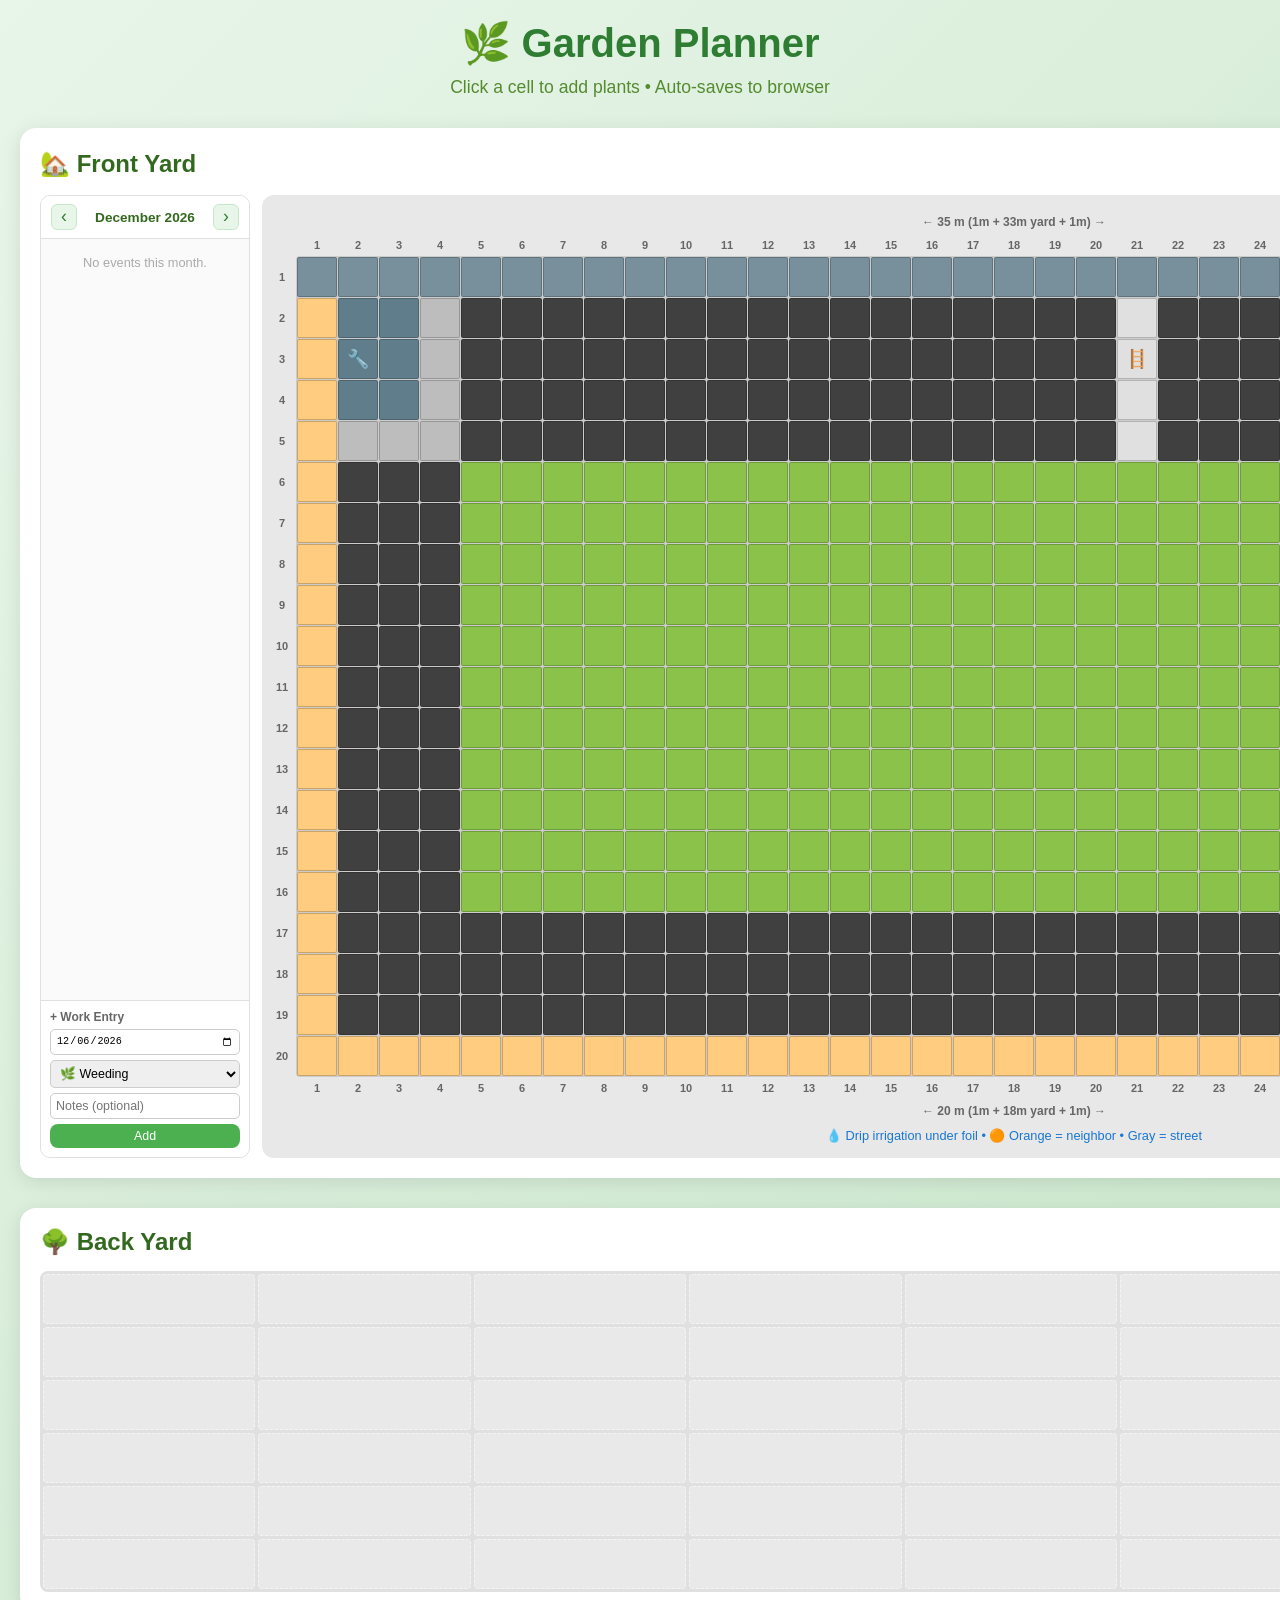
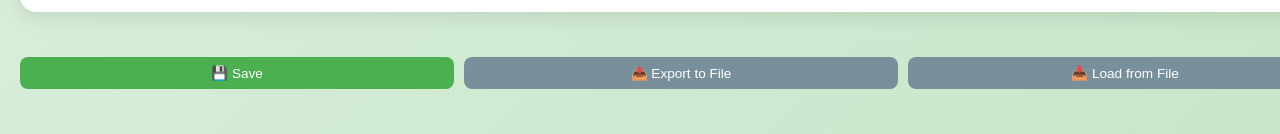
==== index.html @ e5a07177 "feat: add initial garden planner functionality with plant palette, grid layout, and calendar integra" ====
<!DOCTYPE html>
<html lang="en">
<head>
    <meta charset="UTF-8">
    <meta name="viewport" content="width=device-width, initial-scale=1.0">
    <title>🌿 Garden Planner</title>
    <link rel="stylesheet" href="index.css">
</head>
<body>
    <div class="container">
        <header>
            <h1>🌿 Garden Planner</h1>
            <p class="subtitle">Click a cell to add plants • Auto-saves to browser</p>
        </header>

        <div class="main-content">
            <div class="yards-container">
                <!-- Multi-select action bar -->
                <div class="multiselect-bar" id="multiselect-bar" style="display:none;">
                    <span id="multiselect-count"></span>
                    <button class="btn" onclick="mergeSelectedCells()">⊞ Remove Division</button>
                    <button class="btn" onclick="clearSelectedPlants()">🗑️ Clear Plants</button>
                    <button class="btn btn-secondary" onclick="clearSelection()">✕ Deselect All</button>
                </div>

                <!-- Front Yard - Realistic Layout -->
                <div class="yard" id="yard1">
                    <div class="yard-header">
                        <h2>🏡 Front Yard</h2>
                        <div class="yard-info">
                            📷 Photos 1-7 • 💧 Drip irrigation under foil
                        </div>
                    </div>

                    <div class="front-yard-with-calendar">
                        <!-- Calendar list panel -->
                        <div class="calendar-list-panel">
                            <div class="calendar-nav">
                                <button class="cal-nav-btn" onclick="prevMonth()">‹</button>
                                <span id="calendar-title"></span>
                                <button class="cal-nav-btn" onclick="nextMonth()">›</button>
                            </div>
                            <div id="calendar-list"></div>
                            <div class="add-work-inline">
                                <strong>+ Work Entry</strong>
                                <input type="date" id="work-date-input">
                                <select id="work-type-select">
                                    <option value="weeding">🌿 Weeding</option>
                                    <option value="watering">💧 Watering</option>
                                    <option value="pruning">✂️ Pruning</option>
                                    <option value="fertilizing">🌱 Fertilizing</option>
                                    <option value="harvesting">🧺 Harvesting</option>
                                    <option value="planting">🌱 Planting</option>
                                    <option value="other">🔧 Other</option>
                                </select>
                                <input type="text" id="work-notes-input" placeholder="Notes (optional)">
                                <button class="btn" onclick="addWorkEntryFromPanel()">Add</button>
                            </div>
                        </div>

                        <!-- Front yard grid -->
                        <div class="front-yard-layout">
                            <div class="paste-bar" id="paste-bar" style="display:none;">
                                <span id="paste-info"></span>
                                <button class="btn btn-secondary" onclick="cancelCopy()" style="width:auto; padding: 4px 10px; font-size:0.8em;">✕ Cancel</button>
                            </div>
                            <div class="dimension-label">← 35 m (1m + 33m yard + 1m) →</div>
                            <div class="grid-with-labels">
                                <div class="col-labels" id="col-labels-top"></div>
                                <div class="grid-row-container">
                                    <div class="row-labels" id="row-labels-left"></div>
                                    <div class="unified-grid" id="front-yard-grid"></div>
                                    <div class="row-labels" id="row-labels-right"></div>
                                </div>
                                <div class="col-labels" id="col-labels-bottom"></div>
                            </div>
                            <div class="dimension-label" style="margin-top: 5px;">← 20 m (1m + 18m yard + 1m) →</div>
                            <div class="irrigation-note" style="text-align: center; margin-top: 10px; font-size: 0.8em; color: #1976d2;">
                                💧 Drip irrigation under foil • 🟠 Orange = neighbor • Gray = street
                            </div>
                        </div>
                    </div>
                </div>

                <!-- Back Yard -->
                <div class="yard" id="yard2">
                    <div class="yard-header">
                        <h2>🌳 Back Yard</h2>
                        <div class="simple-grid-controls">
                            <label>Cols:</label>
                            <input type="number" id="yard2-cols" value="8" min="2" max="12" onchange="updateSimpleGrid('yard2')">
                            <label>Rows:</label>
                            <input type="number" id="yard2-rows" value="6" min="2" max="10" onchange="updateSimpleGrid('yard2')">
                        </div>
                    </div>
                    <div class="garden-grid" id="yard2-grid"></div>
                </div>

                <!-- Actions -->
                <div class="actions-bar">
                    <button class="btn" onclick="saveData()">💾 Save</button>
                    <button class="btn btn-secondary" onclick="exportData()">📤 Export to File</button>
                    <button class="btn btn-secondary" onclick="document.getElementById('import-file').click()">📥 Load from File</button>
                    <input type="file" id="import-file" accept=".json" style="display: none;" onchange="importData(event)">
                    <button class="btn btn-secondary" onclick="clearAll()">🗑️ Clear All</button>
                </div>
            </div>

            <div class="sidebar">
                <!-- Mode & Zone Palette -->
                <div class="panel">
                    <h3>🎨 Zone Colors</h3>
                    <div class="mode-indicator" id="mode-indicator">🌱 Plant Mode</div>
                    <p style="font-size: 0.7em; color: #666; margin-bottom: 8px;">Click zone to paint cells, or select plant below</p>
                    <div class="zone-palette">
                        <div class="zone-btn grass" onclick="selectZone('grass')">🌿 Grass</div>
                        <div class="zone-btn foil" onclick="selectZone('foil')">⬛ Foil</div>
                        <div class="zone-btn gravel" onclick="selectZone('gravel')">⚪ Gravel</div>
                        <div class="zone-btn path" onclick="selectZone('path')">🟤 Path</div>
                        <div class="zone-btn patio" onclick="selectZone('patio')">⬜ Patio</div>
                        <div class="zone-btn flowerbed" onclick="selectZone('flowerbed')">🌸 Flowerbed</div>
                        <div class="zone-btn water" onclick="selectZone('water')">💧 Water</div>
                        <div class="zone-btn greenhouse" onclick="selectZone('veggie-palace')">🥬 Veggie P.</div>
                        <div class="zone-btn shed" onclick="selectZone('toolshed')">🔧 Shed</div>
                        <div class="zone-btn street" onclick="selectZone('street')">🛤️ Street</div>
                        <div class="zone-btn neighbor" onclick="selectZone('neighbor')">🏘️ Neighbor</div>
                        <div class="zone-btn disabled" onclick="selectZone('disabled')">🚫 Disabled</div>
                    </div>
                    <button class="btn btn-secondary" onclick="clearZoneSelection()" style="font-size: 0.8em;">✖ Clear Selection (Plant Mode)</button>
                </div>

                <!-- Plant Palette -->
                <div class="panel">
                    <h3>🌱 Plant Palette</h3>
                    <p style="font-size: 0.75em; color: #666; margin-bottom: 8px;">Click to select, then click a cell</p>
                    <div class="plant-palette" id="palette"></div>

                    <div class="custom-plant">
                        <input type="text" id="custom-emoji" placeholder="Emoji (e.g. 🌻)">
                        <input type="text" id="custom-name" placeholder="Plant name">
                        <select id="custom-type">
                            <option value="flower">🌸 Flower</option>
                            <option value="tree">🌳 Tree</option>
                            <option value="shrub">🌿 Shrub</option>
                            <option value="vegetable">🥕 Vegetable</option>
                            <option value="herb">🌿 Herb</option>
                            <option value="grass">🌾 Grass</option>
                            <option value="structure">🏠 Structure</option>
                        </select>
                        <button class="btn" onclick="addCustomPlant()">Add Custom</button>
                    </div>
                </div>

                <!-- Legend -->
                <div class="panel">
                    <h3>📋 Legend</h3>
                    <p style="font-size: 0.65em; color: #888; margin-bottom: 5px;">Zone Colors:</p>
                    <div class="legend" style="margin-bottom: 8px;">
                        <div class="legend-item"><div class="legend-color" style="background:#8bc34a"></div>Grass</div>
                        <div class="legend-item"><div class="legend-color" style="background:#404040"></div>Foil</div>
                        <div class="legend-item"><div class="legend-color" style="background:#bdbdbd"></div>Gravel</div>
                        <div class="legend-item"><div class="legend-color" style="background:#a1887f"></div>Path</div>
                        <div class="legend-item"><div class="legend-color" style="background:#4fc3f7"></div>Water</div>
                    </div>
                    <p style="font-size: 0.65em; color: #888; margin-bottom: 5px;">Plant Types:</p>
                    <div class="legend">
                        <div class="legend-item"><div class="legend-color" style="background:#e91e63"></div>Flower</div>
                        <div class="legend-item"><div class="legend-color" style="background:#4caf50"></div>Tree</div>
                        <div class="legend-item"><div class="legend-color" style="background:#8bc34a"></div>Shrub</div>
                        <div class="legend-item"><div class="legend-color" style="background:#ff9800"></div>Vegetable</div>
                        <div class="legend-item"><div class="legend-color" style="background:#9c27b0"></div>Herb</div>
                    </div>
                </div>

                <!-- Stats -->
                <div class="panel">
                    <h3>📊 Statistics</h3>
                    <div class="stats">
                        <div class="stat">
                            <div class="stat-value" id="total-plants">0</div>
                            <div class="stat-label">Total Plants</div>
                        </div>
                        <div class="stat">
                            <div class="stat-value" id="plant-types">0</div>
                            <div class="stat-label">Plant Types</div>
                        </div>
                    </div>
                </div>

                <!-- Photos -->
                <div class="panel">
                    <h3>📷 Garden Photos</h3>
                    <div class="photos-grid" id="photos-grid"></div>
                    <p style="font-size: 0.65em; color: #888; margin-top: 8px;">🟢 Front Yard • 🔵 Back Yard</p>
                </div>

                <!-- Instructions -->
                <div class="panel">
                    <h3>📖 How to Use</h3>
                    <ul class="instructions">
                        <li>Select a plant from palette</li>
                        <li>Click any cell to place it</li>
                        <li>Click ✕ to remove plant</li>
                        <li>Click structures to edit</li>
                        <li>Data auto-saves to browser</li>
                    </ul>
                </div>
            </div>
        </div>

    </div>

    <!-- Edit Modal -->
    <div class="modal" id="edit-modal">
        <div class="modal-content">
            <h3>🌱 Edit Plant</h3>
            <input type="text" id="edit-emoji" placeholder="Emoji">
            <input type="text" id="edit-name" placeholder="Plant Name">
            <select id="edit-type">
                <option value="flower">🌸 Flower</option>
                <option value="tree">🌳 Tree</option>
                <option value="shrub">🌿 Shrub</option>
                <option value="vegetable">🥕 Vegetable</option>
                <option value="herb">🌿 Herb</option>
                <option value="grass">🌾 Grass</option>
                <option value="structure">🏠 Structure</option>
            </select>
            <textarea id="edit-notes" placeholder="Notes (optional)" rows="3"></textarea>
            <label class="modal-date-label">🗓️ Plant Date</label>
            <input type="date" id="edit-plant-date">
            <div class="modal-buttons">
                <button class="btn" onclick="saveEdit()">Save</button>
                <button class="btn btn-secondary" id="divide-btn" onclick="divideCell()" title="Split into 4 smaller cells">✥ Divide to 4</button>
                <button class="btn btn-secondary" id="merge-btn" onclick="mergeCell()" title="Remove division and clear quadrants" style="display:none;">⊞ Remove Division</button>
                <button class="btn btn-secondary" onclick="closeModal()">Cancel</button>
            </div>
        </div>
    </div>

    <!-- Photo Modal -->
    <div class="modal" id="photo-modal">
        <div class="modal-content photo-modal">
            <img id="photo-view" src="" alt="Garden Photo">
            <button class="btn btn-secondary" style="margin-top: 15px;" onclick="closePhotoModal()">Close</button>
        </div>
    </div>

    <script src="index.js"></script>
</body>
</html>
---- index.css ----
* {
    margin: 0;
    padding: 0;
    box-sizing: border-box;
}

body {
    font-family: 'Segoe UI', Tahoma, Geneva, Verdana, sans-serif;
    background: linear-gradient(135deg, #e8f5e9 0%, #c8e6c9 100%);
    min-height: 100vh;
    padding: 20px;
}

.container {
    max-width: 1600px;
    margin: 0 auto;
}

header {
    text-align: center;
    margin-bottom: 30px;
}

h1 {
    color: #2e7d32;
    font-size: 2.5em;
    margin-bottom: 10px;
}

.subtitle {
    color: #558b2f;
    font-size: 1.1em;
}

.main-content {
    display: grid;
    grid-template-columns: 1fr 280px;
    gap: 20px;
}

@media (max-width: 1000px) {
    .main-content {
        grid-template-columns: 1fr;
    }
}

.yards-container {
    display: flex;
    flex-direction: column;
    gap: 30px;
}

.yard {
    background: white;
    border-radius: 16px;
    padding: 20px;
    box-shadow: 0 4px 20px rgba(0,0,0,0.1);
}

.yard-header {
    display: flex;
    justify-content: space-between;
    align-items: center;
    margin-bottom: 15px;
    flex-wrap: wrap;
    gap: 10px;
}

.yard h2 {
    color: #33691e;
    display: flex;
    align-items: center;
    gap: 10px;
}

.yard-info {
    font-size: 0.85em;
    color: #666;
    background: #f5f5f5;
    padding: 8px 12px;
    border-radius: 8px;
}

/* Front Yard Layout - 33m x 18m as ONE unified grid */
.front-yard-layout {
    position: relative;
    width: 100%;
    background: #e8e8e8;
    border-radius: 12px;
    padding: 15px;
    overflow-x: auto;
}

.yard-wrapper {
    position: relative;
    margin: 0 auto;
}

/* Grid with labels wrapper */
.grid-with-labels {
    display: flex;
    flex-direction: column;
    align-items: center;
    width: 100%;
}

/* Column labels (top and bottom) */
.col-labels {
    display: grid;
    grid-template-columns: 28px repeat(35, 40px) 28px;
    gap: 1px;
    padding-left: 1px;
    padding-right: 1px;
}

.col-label {
    width: 40px;
    height: 22px;
    display: flex;
    align-items: center;
    justify-content: center;
    font-size: 11px;
    color: #666;
    font-weight: bold;
}

.col-label-spacer {
    width: 28px;
}

/* Row labels container */
.grid-row-container {
    display: flex;
    align-items: stretch;
}

/* Row labels (left and right) */
.row-labels {
    display: flex;
    flex-direction: column;
    gap: 1px;
    padding-top: 1px;
    padding-bottom: 1px;
}

.row-label {
    width: 28px;
    height: 40px;
    display: flex;
    align-items: center;
    justify-content: center;
    font-size: 11px;
    color: #666;
    font-weight: bold;
}

/* Single unified grid - 35 cols × 20 rows (with 1m margin) */
.unified-grid {
    display: grid;
    grid-template-columns: repeat(35, 40px);
    grid-template-rows: repeat(20, 40px);
    gap: 1px;
    background: #ccc;
    padding: 1px;
    border-radius: 4px;
    width: fit-content;
    margin: 0 auto;
}

.unified-grid .grid-cell {
    width: 40px;
    height: 40px;
    min-width: 40px;
    min-height: 40px;
    border: 1px solid rgba(0,0,0,0.2);
    border-radius: 2px;
    cursor: pointer;
    display: flex;
    align-items: center;
    justify-content: center;
    transition: all 0.15s;
    position: relative;
    font-size: 18px;
}

.unified-grid .grid-cell:hover {
    transform: scale(1.15);
    z-index: 10;
    box-shadow: 0 0 0 3px #ff5722, 0 4px 12px rgba(0,0,0,0.4);
    outline: 2px solid #fff;
}

/* Subdivided cell */
.unified-grid .grid-cell.subdivided {
    display: grid;
    grid-template-columns: 1fr 1fr;
    grid-template-rows: 1fr 1fr;
    gap: 1px;
    padding: 1px;
    overflow: hidden;
    position: relative;
}

/* Dark cross lines as background */
.unified-grid .grid-cell.subdivided::before {
    content: '';
    position: absolute;
    top: 0;
    left: 0;
    right: 0;
    bottom: 0;
    background: rgba(0,0,0,0.3);
    z-index: 0;
}

.unified-grid .grid-cell.subdivided .quadrant {
    display: flex;
    align-items: center;
    justify-content: center;
    font-size: 14px;
    cursor: pointer;
    position: relative;
    background: inherit;
    transition: all 0.15s;
    z-index: 1;
    border-radius: 1px;
    overflow: hidden;
}

.unified-grid .grid-cell.subdivided .quadrant.empty {
    font-size: 14px;
    color: rgba(0,0,0,0.35);
    font-weight: bold;
}

.unified-grid .grid-cell.subdivided .quadrant.empty:hover {
    color: #4caf50;
    filter: brightness(1.1);
}

.unified-grid .grid-cell.subdivided .quadrant:hover {
    filter: brightness(1.1);
    z-index: 5;
    box-shadow: inset 0 0 0 2px #ff5722;
}

.unified-grid .grid-cell.subdivided .quadrant.has-plant {
    cursor: pointer;
}

.unified-grid .grid-cell.subdivided .quadrant.has-plant:hover {
    filter: brightness(1.1);
    box-shadow: inset 0 0 0 2px #ff5722;
}

.unified-grid .grid-cell.subdivided .quadrant .mini-emoji {
    font-size: 14px;
    background: rgba(255,255,255,0.7);
    border-radius: 50%;
    padding: 1px;
}

.unified-grid .grid-cell.subdivided .quadrant .mini-edit {
    position: absolute;
    top: -2px;
    left: -2px;
    background: #2196f3;
    color: white;
    border: none;
    border-radius: 50%;
    width: 12px;
    height: 12px;
    font-size: 8px;
    cursor: pointer;
    opacity: 0;
    line-height: 1;
    padding: 0;
    z-index: 25;
}

.unified-grid .grid-cell.subdivided .quadrant .mini-delete {
    position: absolute;
    top: -2px;
    right: -2px;
    background: #ff5252;
    color: white;
    border: none;
    border-radius: 50%;
    width: 12px;
    height: 12px;
    font-size: 8px;
    cursor: pointer;
    opacity: 0;
    line-height: 1;
    padding: 0;
    z-index: 25;
}

.unified-grid .grid-cell.subdivided .quadrant:hover .mini-edit,
.unified-grid .grid-cell.subdivided .quadrant:hover .mini-delete {
    opacity: 1;
}

/* Zone colors - solid fill for entire cell */
.zone-gravel {
    background: #bdbdbd !important;
}

.zone-foil {
    background: #404040 !important;
}

.zone-grass {
    background: #8bc34a !important;
}

.zone-veggie-palace {
    background: #90caf9 !important;
}

.zone-toolshed {
    background: #607d8b !important;
}

.zone-stairs {
    background: #e0e0e0 !important;
}

.zone-path {
    background: #a1887f !important;
}

.zone-water {
    background: #4fc3f7 !important;
}

.zone-flowerbed {
    background: #8d6e63 !important;
}

.zone-patio {
    background: #efebe9 !important;
}

.zone-unknown {
    background: #f5f5f5 !important;
}

.zone-neighbor {
    background: #ffcc80 !important;
}

.zone-street {
    background: #78909c !important;
}

.zone-disabled {
    background: repeating-linear-gradient(
        45deg,
        #e0e0e0,
        #e0e0e0 4px,
        #bdbdbd 4px,
        #bdbdbd 8px
    ) !important;
    opacity: 0.6;
    cursor: not-allowed !important;
}

.zone-disabled:hover {
    transform: none !important;
    box-shadow: none !important;
}

/* Cell with plant - keep zone color visible */
.unified-grid .grid-cell.has-plant {
    border: 2px solid;
}

.unified-grid .grid-cell.has-plant .plant-emoji {
    background: rgba(255,255,255,0.85);
    border-radius: 50%;
    padding: 1px;
}

.unified-grid .grid-cell .plant-emoji {
    font-size: 24px;
    line-height: 1;
}

/* Shared cell icon buttons (edit, delete, copy) */
.unified-grid .grid-cell .edit-btn,
.unified-grid .grid-cell .delete-btn,
.unified-grid .grid-cell .copy-btn {
    position: absolute;
    background: #2196f3;
    color: white;
    border: none;
    border-radius: 50%;
    width: 12px;
    height: 12px;
    font-size: 8px;
    cursor: pointer;
    opacity: 0;
    transition: opacity 0.2s;
    line-height: 1;
    padding: 0;
}

.unified-grid .grid-cell .edit-btn  { top: -4px; left: -4px; background: #2196f3; }
.unified-grid .grid-cell .delete-btn { top: -4px; right: -4px; background: #ff5252; }
.unified-grid .grid-cell .copy-btn  { bottom: -4px; left: -4px; background: #ff9800; }

.unified-grid .grid-cell:hover .delete-btn,
.unified-grid .grid-cell:hover .edit-btn,
.unified-grid .grid-cell:hover .copy-btn {
    opacity: 1;
}

/* Paste mode bar */
.paste-bar {
    background: #e3f2fd;
    border: 2px solid #2196f3;
    border-radius: 10px;
    padding: 8px 12px;
    display: flex;
    align-items: center;
    gap: 10px;
    margin-bottom: 10px;
}

.paste-bar span {
    flex: 1;
    font-size: 0.85em;
    font-weight: bold;
    color: #1565c0;
}

/* Dimension labels */
.dimension-label {
    font-size: 0.75em;
    color: #666;
    font-weight: bold;
    text-align: center;
    margin: 5px 0;
}

/* Zone Palette */
.zone-palette {
    display: grid;
    grid-template-columns: repeat(3, 1fr);
    gap: 5px;
    margin-bottom: 10px;
}

.zone-btn {
    padding: 8px 4px;
    border: 2px solid #ddd;
    border-radius: 6px;
    cursor: pointer;
    text-align: center;
    font-size: 0.7em;
    transition: all 0.2s;
}

.zone-btn:hover {
    transform: scale(1.05);
}

.zone-btn.selected {
    border-color: #333;
    box-shadow: 0 0 0 2px #666;
}

.zone-btn.grass { background: #8bc34a; color: white; }
.zone-btn.foil { background: #404040; color: white; }
.zone-btn.gravel { background: #bdbdbd; color: #333; }
.zone-btn.path { background: #a1887f; color: white; }
.zone-btn.water { background: #4fc3f7; color: white; }
.zone-btn.flowerbed { background: #8d6e63; color: white; }
.zone-btn.patio { background: #efebe9; color: #333; }
.zone-btn.greenhouse { background: #90caf9; color: #1565c0; }
.zone-btn.shed { background: #607d8b; color: white; }
.zone-btn.street { background: #78909c; color: white; }
.zone-btn.neighbor { background: #ffcc80; color: #333; }
.zone-btn.disabled { background: repeating-linear-gradient(45deg, #e0e0e0, #e0e0e0 4px, #bdbdbd 4px, #bdbdbd 8px); color: #666; }

/* Mode indicator */
.mode-indicator {
    padding: 8px;
    border-radius: 6px;
    text-align: center;
    font-size: 0.8em;
    font-weight: bold;
    margin-bottom: 10px;
}

.mode-indicator.plant-mode {
    background: #e8f5e9;
    color: #2e7d32;
}

.mode-indicator.zone-mode {
    background: #fff3e0;
    color: #e65100;
}

/* Lawn area removed - now part of unified grid */

/* Structures positioning removed - now part of unified grid */

/* Generic grid styling */
.garden-grid {
    display: grid;
    gap: 3px;
    background: #e0e0e0;
    padding: 3px;
    border-radius: 8px;
    min-height: 200px;
}

.grid-cell {
    background: rgba(255,255,255,0.3);
    border: 1px dashed rgba(255,255,255,0.5);
    border-radius: 4px;
    min-height: 25px;
    cursor: pointer;
    display: flex;
    flex-direction: column;
    align-items: center;
    justify-content: center;
    transition: all 0.2s;
    padding: 2px;
    position: relative;
    font-size: 0.7em;
}

.grid-cell:hover {
    background: rgba(255,255,255,0.6);
    border-color: #81c784;
    transform: scale(1.05);
}



.grid-cell.has-plant {
    border-style: solid;
    background: rgba(255,255,255,0.9);
}

.grid-cell .plant-emoji {
    font-size: 1.2em;
}

.grid-cell .plant-name {
    font-size: 0.55em;
    color: #333;
    text-align: center;
    margin-top: 1px;
    word-break: break-word;
    line-height: 1.1;
}

.grid-cell .delete-btn {
    position: absolute;
    top: 1px;
    right: 1px;
    background: #ff5252;
    color: white;
    border: none;
    border-radius: 50%;
    width: 14px;
    height: 14px;
    font-size: 9px;
    cursor: pointer;
    opacity: 0;
    transition: opacity 0.2s;
    line-height: 1;
}

.grid-cell:hover .delete-btn {
    opacity: 1;
}

/* Plant type colors */
.type-flower { border-color: #e91e63 !important; }
.type-tree { border-color: #4caf50 !important; }
.type-shrub { border-color: #8bc34a !important; }
.type-vegetable { border-color: #ff9800 !important; }
.type-herb { border-color: #9c27b0 !important; }
.type-grass { border-color: #cddc39 !important; }
.type-structure { border-color: #795548 !important; }

/* Sidebar */
.sidebar {
    display: flex;
    flex-direction: column;
    gap: 15px;
}

.panel {
    background: white;
    border-radius: 16px;
    padding: 12px;
    box-shadow: 0 4px 20px rgba(0,0,0,0.1);
}

.panel h3 {
    color: #33691e;
    margin-bottom: 12px;
    font-size: 1em;
    border-bottom: 2px solid #c8e6c9;
    padding-bottom: 6px;
}

.plant-palette {
    display: grid;
    grid-template-columns: repeat(4, 1fr);
    gap: 5px;
}

.palette-item {
    background: #f5f5f5;
    border: 2px solid #e0e0e0;
    border-radius: 6px;
    padding: 5px;
    text-align: center;
    cursor: grab;
    transition: all 0.2s;
}

.palette-item:hover {
    background: #e8f5e9;
    transform: scale(1.05);
}

.palette-item.selected {
    border-color: #4caf50;
    background: #e8f5e9;
    box-shadow: 0 0 0 2px #81c784;
}

.palette-item .emoji {
    font-size: 1.3em;
    display: block;
}

.palette-item .label {
    font-size: 0.55em;
    color: #666;
    margin-top: 1px;
}

.palette-item .palette-delete-btn {
    position: absolute;
    top: -5px;
    right: -5px;
    background: #ff5252;
    color: white;
    border: none;
    border-radius: 50%;
    width: 14px;
    height: 14px;
    font-size: 10px;
    cursor: pointer;
    opacity: 0;
    transition: opacity 0.2s;
    line-height: 1;
    padding: 0;
}

.palette-item:hover .palette-delete-btn {
    opacity: 1;
}

.palette-item.custom {
    position: relative;
    border-color: #81c784;
}

.custom-plant {
    margin-top: 12px;
    padding-top: 12px;
    border-top: 1px solid #e0e0e0;
}

.custom-plant input, .custom-plant select {
    width: 100%;
    padding: 6px;
    border: 1px solid #ccc;
    border-radius: 6px;
    margin-bottom: 6px;
    font-size: 0.9em;
}

.btn {
    background: #4caf50;
    color: white;
    border: none;
    padding: 8px 16px;
    border-radius: 8px;
    cursor: pointer;
    font-size: 0.85em;
    transition: background 0.2s;
    width: 100%;
}

.btn:hover { background: #388e3c; }
.btn-secondary { background: #78909c; }
.btn-secondary:hover { background: #546e7a; }

/* Photos panel */
.photos-grid {
    display: grid;
    grid-template-columns: repeat(4, 1fr);
    gap: 4px;
    max-height: 150px;
    overflow-y: auto;
}

.photo-thumb {
    aspect-ratio: 1;
    background: #e0e0e0;
    border-radius: 4px;
    cursor: pointer;
    overflow: hidden;
    transition: transform 0.2s;
    position: relative;
}

.photo-thumb:hover { transform: scale(1.08); }
.photo-thumb img { width: 100%; height: 100%; object-fit: cover; }

.photo-thumb.front-yard::after {
    content: 'F';
    position: absolute;
    bottom: 2px;
    right: 2px;
    background: #4caf50;
    color: white;
    font-size: 0.5em;
    padding: 1px 3px;
    border-radius: 2px;
}

.photo-thumb.back-yard::after {
    content: 'B';
    position: absolute;
    bottom: 2px;
    right: 2px;
    background: #2196f3;
    color: white;
    font-size: 0.5em;
    padding: 1px 3px;
    border-radius: 2px;
}

/* Legend */
.legend {
    display: flex;
    flex-wrap: wrap;
    gap: 6px;
}

.legend-item {
    display: flex;
    align-items: center;
    gap: 4px;
    font-size: 0.7em;
}

.legend-color {
    width: 10px;
    height: 10px;
    border-radius: 2px;
}

/* Stats */
.stats {
    display: grid;
    grid-template-columns: repeat(2, 1fr);
    gap: 8px;
}

.stat {
    text-align: center;
    padding: 8px;
    background: #f5f5f5;
    border-radius: 6px;
}

.stat-value {
    font-size: 1.3em;
    font-weight: bold;
    color: #2e7d32;
}

.stat-label {
    font-size: 0.65em;
    color: #666;
}

/* Modal */
.modal {
    display: none;
    position: fixed;
    top: 0;
    left: 0;
    width: 100%;
    height: 100%;
    background: rgba(0,0,0,0.5);
    z-index: 1000;
    align-items: center;
    justify-content: center;
}

.modal.active { display: flex; }

.modal-content {
    background: white;
    padding: 20px;
    border-radius: 16px;
    max-width: 400px;
    width: 90%;
}

.modal-content h3 {
    margin-bottom: 15px;
    color: #2e7d32;
}

.modal-content input,
.modal-content select,
.modal-content textarea {
    width: 100%;
    padding: 8px;
    border: 1px solid #ccc;
    border-radius: 6px;
    margin-bottom: 12px;
}

.modal-buttons {
    display: flex;
    gap: 10px;
}

.modal-buttons .btn { flex: 1; }

/* Actions bar */
.actions-bar {
    display: flex;
    gap: 10px;
    margin-top: 15px;
}

.actions-bar .btn { flex: 1; }

/* Photo viewer modal */
.photo-modal img {
    max-width: 100%;
    max-height: 70vh;
    border-radius: 8px;
}

/* Instructions */
.instructions {
    font-size: 0.8em;
    color: #666;
    line-height: 1.4;
}

.instructions li { margin-bottom: 4px; }

/* Cell highlight (from calendar click) */
@keyframes cell-pulse {
    0%   { box-shadow: 0 0 0 0 rgba(33, 150, 243, 0.8); }
    60%  { box-shadow: 0 0 0 8px rgba(33, 150, 243, 0); }
    100% { box-shadow: 0 0 0 0 rgba(33, 150, 243, 0); }
}

.cell-highlighted {
    outline: 3px solid #2196f3 !important;
    outline-offset: -2px;
    z-index: 15;
    animation: cell-pulse 0.7s ease 3;
}

/* Multi-select */
.cell-selected {
    outline: 3px solid #ff9800 !important;
    outline-offset: -2px;
    z-index: 5;
}

.multiselect-bar {
    background: #fff3e0;
    border: 2px solid #ff9800;
    border-radius: 12px;
    padding: 10px 15px;
    display: flex;
    align-items: center;
    gap: 10px;
    flex-wrap: wrap;
}

.multiselect-bar span {
    font-weight: bold;
    color: #e65100;
    flex: 1;
    min-width: 120px;
}

.multiselect-bar .btn {
    width: auto;
    flex: 0;
    white-space: nowrap;
}

/* Modal date label */
.modal-date-label {
    display: block;
    font-size: 0.85em;
    color: #666;
    margin-bottom: 4px;
}

/* Calendar list panel (left of front yard) */
.front-yard-with-calendar {
    display: flex;
    gap: 12px;
    align-items: flex-start;
}

.calendar-list-panel {
    flex: 0 0 210px;
    min-width: 190px;
    display: flex;
    flex-direction: column;
    border: 1px solid #e0e0e0;
    border-radius: 10px;
    background: #fafafa;
    overflow: hidden;
    align-self: stretch;
}

.calendar-nav {
    display: flex;
    align-items: center;
    justify-content: space-between;
    padding: 8px 10px;
    border-bottom: 1px solid #e0e0e0;
    background: white;
}

.cal-nav-btn {
    background: #e8f5e9;
    border: 1px solid #c8e6c9;
    border-radius: 6px;
    color: #2e7d32;
    font-size: 1.1em;
    cursor: pointer;
    width: 26px;
    height: 26px;
    line-height: 1;
    transition: background 0.15s;
}

.cal-nav-btn:hover { background: #c8e6c9; }

#calendar-title {
    font-size: 0.85em;
    font-weight: bold;
    color: #33691e;
    text-align: center;
}

#calendar-list {
    flex: 1;
    overflow-y: auto;
    padding: 8px;
}

.cal-hint {
    color: #aaa;
    font-size: 0.8em;
    text-align: center;
    padding: 8px 0;
}

.cal-list-day {
    margin-bottom: 6px;
}

.cal-list-day summary {
    list-style: none;
}

.cal-list-day summary::-webkit-details-marker {
    display: none;
}

.cal-list-date {
    font-size: 0.72em;
    font-weight: bold;
    color: #777;
    padding: 4px 4px 4px 0;
    border-bottom: 1px solid #eee;
    margin-bottom: 3px;
    cursor: pointer;
    display: flex;
    align-items: center;
    justify-content: space-between;
    gap: 4px;
    user-select: none;
}

.cal-list-date::before {
    content: '▶';
    font-size: 0.7em;
    color: #bbb;
    transition: transform 0.15s;
    flex-shrink: 0;
}

details[open] .cal-list-date::before {
    transform: rotate(90deg);
}

.cal-list-date.is-today { color: #2e7d32; }

.cal-list-count {
    font-size: 0.85em;
    font-weight: normal;
    color: #aaa;
    margin-left: auto;
    flex-shrink: 0;
}

/* Grouped plants within a day */
.cal-plant-group {
    margin-bottom: 2px;
}

.cal-plant-group summary {
    list-style: none;
}

.cal-plant-group summary::-webkit-details-marker {
    display: none;
}

.cal-plant-group-header {
    font-size: 0.78em;
    padding: 3px 7px 3px 14px;
    border-radius: 5px;
    background: #e8f5e9;
    color: #1b5e20;
    cursor: pointer;
    display: flex;
    align-items: center;
    gap: 4px;
    user-select: none;
    position: relative;
}

.cal-plant-group-header::before {
    content: '▶';
    font-size: 0.65em;
    color: #81c784;
    position: absolute;
    left: 4px;
    transition: transform 0.15s;
}

.cal-plant-group[open] .cal-plant-group-header::before {
    transform: rotate(90deg);
}

.cal-plant-item {
    margin-left: 10px;
}

.cal-list-event {
    font-size: 0.78em;
    padding: 4px 22px 4px 7px;
    border-radius: 5px;
    margin-bottom: 3px;
    position: relative;
}

.planting-event { background: #e8f5e9; color: #1b5e20; }
.work-event { background: #fff3e0; color: #e65100; }

.event-yard {
    font-size: 0.82em;
    opacity: 0.65;
    margin-left: 3px;
}

.event-delete-btn {
    position: absolute;
    right: 4px;
    top: 50%;
    transform: translateY(-50%);
    background: none;
    border: none;
    cursor: pointer;
    color: #ccc;
    font-size: 0.8em;
    line-height: 1;
    padding: 1px;
}

.event-delete-btn:hover { color: #f44336; }

.add-work-inline {
    border-top: 1px solid #e0e0e0;
    padding: 9px;
    background: white;
    display: flex;
    flex-direction: column;
    gap: 5px;
}

.add-work-inline strong {
    font-size: 0.75em;
    color: #666;
}

.add-work-inline input[type="date"],
.add-work-inline select,
.add-work-inline input[type="text"] {
    width: 100%;
    padding: 5px;
    border: 1px solid #ccc;
    border-radius: 5px;
    font-size: 0.78em;
    box-sizing: border-box;
}

.add-work-inline .btn {
    font-size: 0.78em;
    padding: 5px;
}

/* Back yard simple grid */
.simple-grid-controls {
    display: flex;
    gap: 10px;
    align-items: center;
}

.simple-grid-controls label {
    font-size: 0.85em;
    color: #666;
}

.simple-grid-controls input {
    width: 50px;
    padding: 5px;
    border: 1px solid #ccc;
    border-radius: 4px;
}
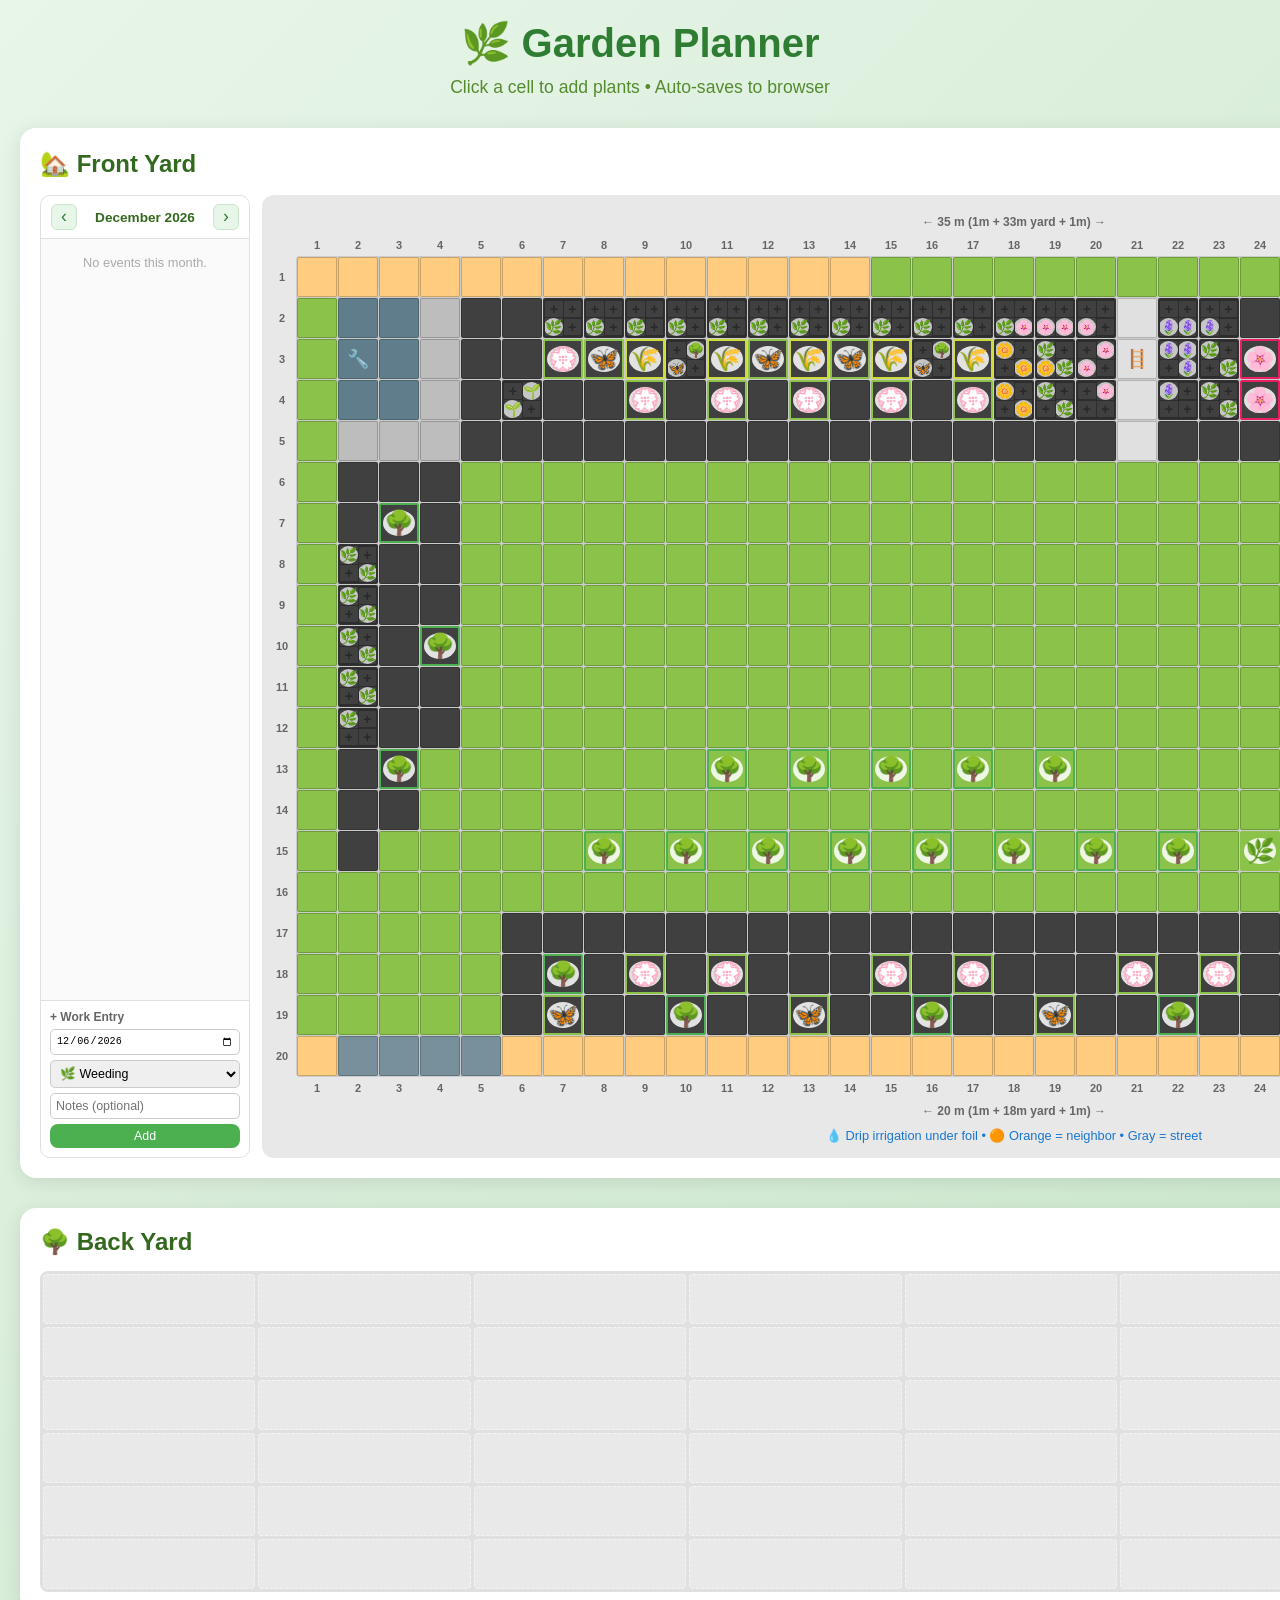
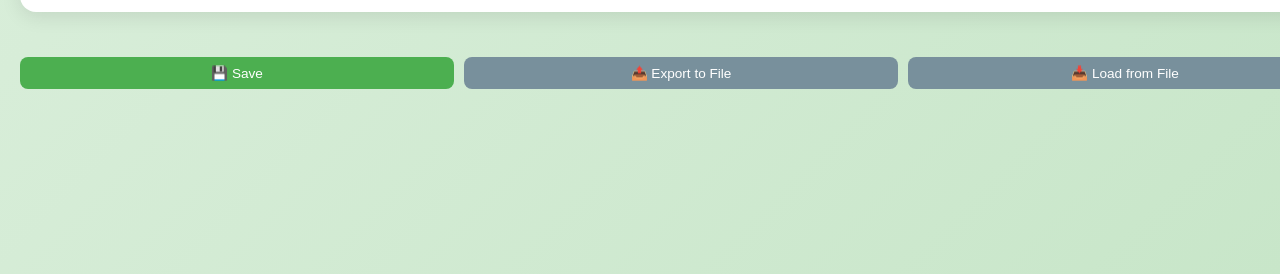
==== commit 2d870d73: "Refactor state.json to include plantDate for all entries and subdivide several plants into quadrants" ====
--- a/index.html
+++ b/index.html
@@ -214,7 +214,12 @@
     <div class="modal" id="edit-modal">
         <div class="modal-content">
             <h3>🌱 Edit Plant</h3>
-            <input type="text" id="edit-emoji" placeholder="Emoji">
+            <div class="emoji-field-row">
+                <input type="text" id="edit-emoji" placeholder="Emoji">
+                <select id="edit-emoji-picker" onchange="applyEmojiPicker()">
+                    <option value="">— pick a plant —</option>
+                </select>
+            </div>
             <input type="text" id="edit-name" placeholder="Plant Name">
             <select id="edit-type">
                 <option value="flower">🌸 Flower</option>
--- a/index.css
+++ b/index.css
@@ -9,6 +9,12 @@
     background: linear-gradient(135deg, #e8f5e9 0%, #c8e6c9 100%);
     min-height: 100vh;
     padding: 20px;
+    display: flex;
+    justify-content: center;
+}
+
+body > .container {
+    width: 100%;
 }
 
 .container {
@@ -410,10 +416,29 @@
 .unified-grid .grid-cell .delete-btn { top: -4px; right: -4px; background: #ff5252; }
 .unified-grid .grid-cell .copy-btn  { bottom: -4px; left: -4px; background: #ff9800; }
 
+.unified-grid .grid-cell.subdivided .copy-btn {
+    bottom: 1px;
+    left: 1px;
+    z-index: 10;
+}
+
 .unified-grid .grid-cell:hover .delete-btn,
 .unified-grid .grid-cell:hover .edit-btn,
 .unified-grid .grid-cell:hover .copy-btn {
     opacity: 1;
+}
+
+/* Paste mode — block all action buttons, show crosshair */
+.unified-grid.paste-mode .grid-cell {
+    cursor: crosshair;
+}
+
+.unified-grid.paste-mode .edit-btn,
+.unified-grid.paste-mode .delete-btn,
+.unified-grid.paste-mode .copy-btn,
+.unified-grid.paste-mode .mini-edit,
+.unified-grid.paste-mode .mini-delete {
+    display: none !important;
 }
 
 /* Paste mode bar */
@@ -915,6 +940,24 @@
     white-space: nowrap;
 }
 
+/* Emoji field with picker dropdown */
+.emoji-field-row {
+    display: flex;
+    gap: 8px;
+    margin-bottom: 12px;
+}
+
+.emoji-field-row input {
+    width: 70px;
+    flex-shrink: 0;
+    margin-bottom: 0;
+}
+
+.emoji-field-row select {
+    flex: 1;
+    margin-bottom: 0;
+}
+
 /* Modal date label */
 .modal-date-label {
     display: block;
